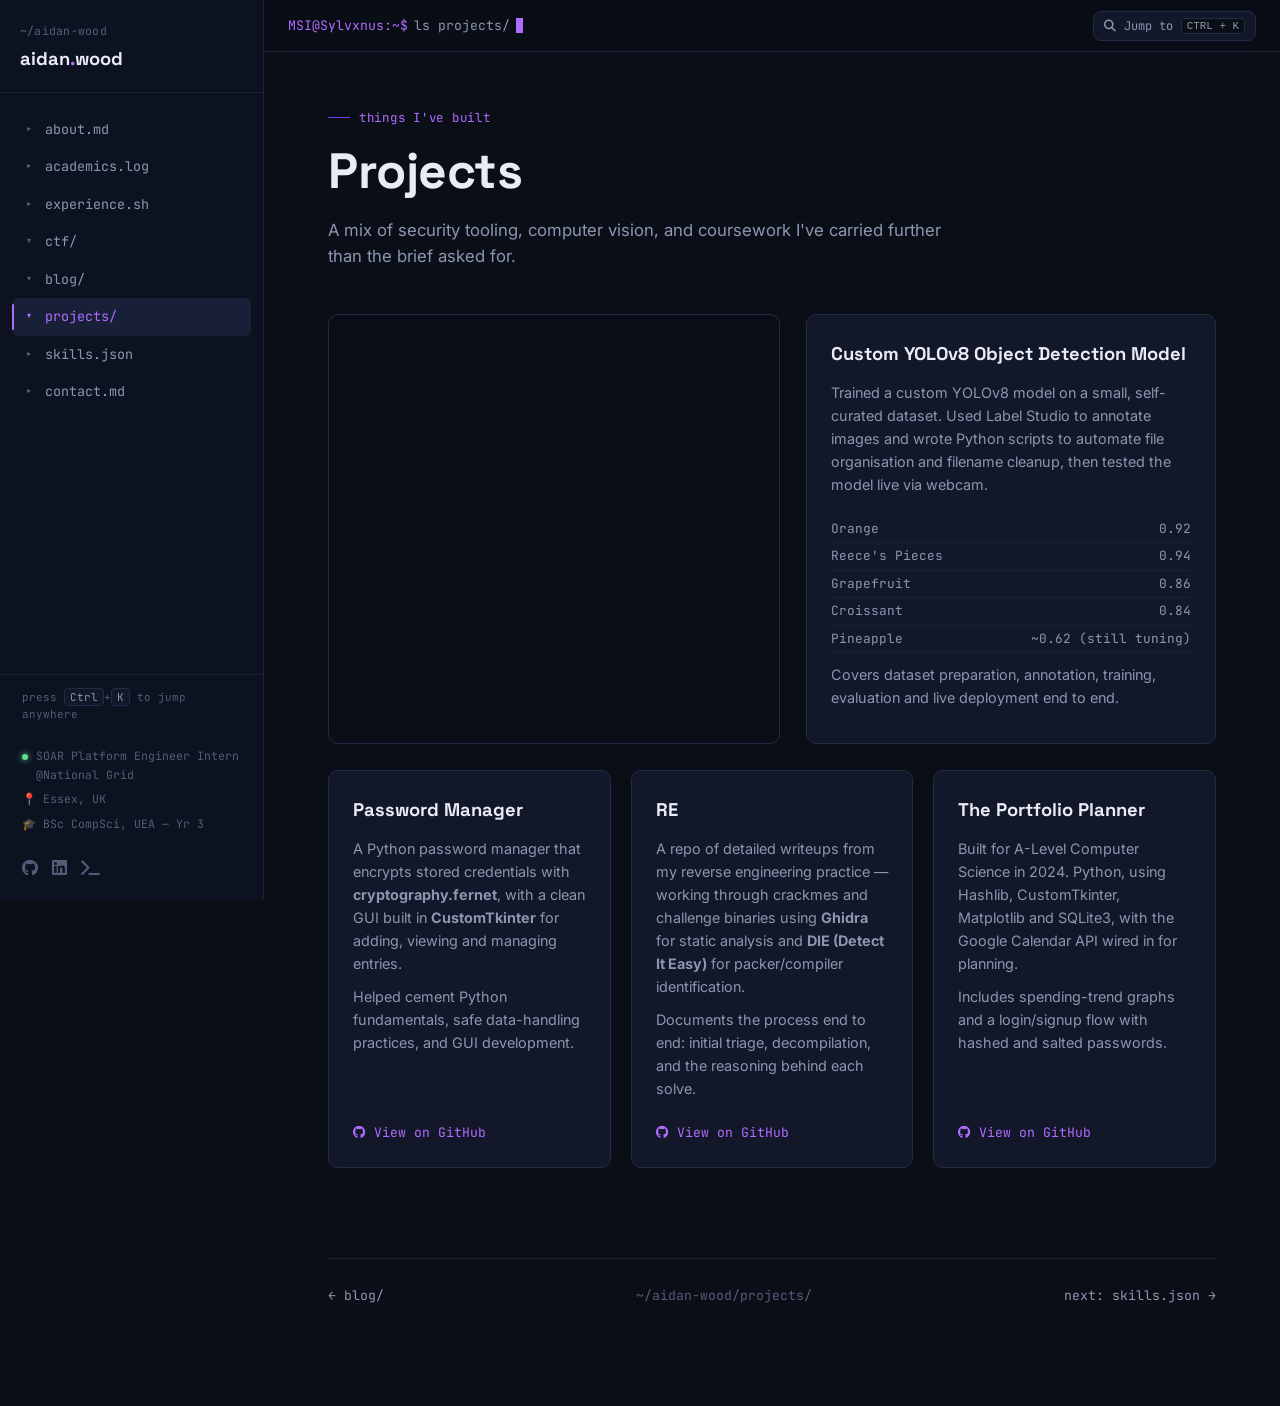
==== projects.html @ daf26e91 "Portfolio redesign" ====
<!DOCTYPE html>
<html lang="en">
<head>
<meta charset="UTF-8">
<meta name="viewport" content="width=device-width, initial-scale=1.0">
<title>Projects — Aidan Wood</title>
<link rel="stylesheet" href="assets/css/style.css">
<link rel="stylesheet" href="assets/css/pages.css">
<link rel="stylesheet" href="https://cdnjs.cloudflare.com/ajax/libs/font-awesome/6.5.0/css/all.min.css">
</head>
<body>

<div class="app-shell">

  <aside class="sidebar">
    <div class="sidebar-brand">
      <div class="path">~/aidan-wood</div>
      <div class="name">aidan<span class="dot">.</span>wood</div>
    </div>
    <nav class="tree">
      <a href="index.html" class="tree-item"><span class="glyph">▸</span>about.md</a>
      <a href="academics.html" class="tree-item"><span class="glyph">▸</span>academics.log</a>
      <a href="experience.html" class="tree-item"><span class="glyph">▸</span>experience.sh</a>
      <a href="ctf.html" class="tree-item"><span class="glyph">▾</span>ctf/</a>
      <a href="blog.html" class="tree-item"><span class="glyph">▾</span>blog/</a>
      <a href="projects.html" class="tree-item active"><span class="glyph">▾</span>projects/</a>
      <a href="skills.html" class="tree-item"><span class="glyph">▸</span>skills.json</a>
      <a href="contact.html" class="tree-item"><span class="glyph">▸</span>contact.md</a>
    </nav>
    <div class="tree-hint">press <kbd>Ctrl</kbd>+<kbd>K</kbd> to jump anywhere</div>
    <div class="sidebar-status">
      <div class="status-line"><span class="led"></span>SOAR Platform Engineer Intern @National Grid</div>
      <div class="status-line">📍 Essex, UK</div>
      <div class="status-line">🎓 BSc CompSci, UEA — Yr 3</div>
    </div>
    <div class="sidebar-social">
      <a href="https://github.com/AidanHWood" target="_blank" rel="noopener noreferrer" aria-label="GitHub"><i class="fab fa-github"></i></a>
      <a href="https://www.linkedin.com/in/aidan-h-wood/" target="_blank" rel="noopener noreferrer" aria-label="LinkedIn"><i class="fab fa-linkedin"></i></a>
      <a href="https://tryhackme.com/p/Sylvxnus" target="_blank" rel="noopener noreferrer" aria-label="TryHackMe"><i class="fas fa-terminal"></i></a>
    </div>
  </aside>
  <div class="sidebar-backdrop"></div>

  <div class="main-col">
    <div class="topbar">
      <div class="topbar-cmd">
        <span class="prompt">MSI@Sylvxnus:~$</span>
        <span class="path" data-command="ls projects/"></span>
        <span class="caret"></span>
      </div>
      <div class="topbar-right">
        <button class="palette-trigger" data-open-palette><i class="fas fa-magnifying-glass"></i> Jump to <kbd class="kbd-hint">CTRL + K</kbd></button>
        <button class="mobile-nav-toggle" aria-label="Open menu"><i class="fas fa-bars"></i></button>
      </div>
    </div>

    <main class="page">
      <div class="eyebrow">things I've built</div>
      <h1 class="page-title">Projects</h1>
      <p class="page-lede">A mix of security tooling, computer vision, and coursework I've carried further than the brief asked for.</p>

      <div class="project-feature">
        <video autoplay muted loop playsinline>
          <source src="assets/video/yolo-demo.mp4" type="video/mp4">
          Your browser does not support the video tag.
        </video>
        <div class="card project-card">
          <h3>Custom YOLOv8 Object Detection Model</h3>
          <p>Trained a custom YOLOv8 model on a small, self-curated dataset. Used Label Studio to annotate images and wrote Python scripts to automate file organisation and filename cleanup, then tested the model live via webcam.</p>
          <div class="accuracy-list">
            <div><span>Orange</span><span>0.92</span></div>
            <div><span>Reece's Pieces</span><span>0.94</span></div>
            <div><span>Grapefruit</span><span>0.86</span></div>
            <div><span>Croissant</span><span>0.84</span></div>
            <div><span>Pineapple</span><span>~0.62 (still tuning)</span></div>
          </div>
          <p>Covers dataset preparation, annotation, training, evaluation and live deployment end to end.</p>
        </div>
      </div>
      <div class="grid-3">
          <div class="card project-card">
            <h3>Password Manager</h3>
            <p>A Python password manager that encrypts stored credentials with <strong>cryptography.fernet</strong>, with a clean GUI built in <strong>CustomTkinter</strong> for adding, viewing and managing entries.</p>
            <p>Helped cement Python fundamentals, safe data-handling practices, and GUI development.</p>
            <a class="gh-link" href="https://github.com/AidanHWood/PyPasswordManager" target="_blank" rel="noopener noreferrer"><i class="fab fa-github"></i> View on GitHub</a>
          </div>

          <div class="card project-card">
            <h3>RE</h3>
            <p>A repo of detailed writeups from my reverse engineering practice — working through crackmes and challenge binaries using <strong>Ghidra</strong> for static analysis and <strong>DIE (Detect It Easy)</strong> for packer/compiler identification.</p>
            <p>Documents the process end to end: initial triage, decompilation, and the reasoning behind each solve.</p>
            <a class="gh-link" href="https://github.com/AidanHWood/RE" target="_blank" rel="noopener noreferrer"><i class="fab fa-github"></i> View on GitHub</a>
          </div>

          <div class="card project-card">
            <h3>The Portfolio Planner</h3>
            <p>Built for A-Level Computer Science in 2024. Python, using Hashlib, CustomTkinter, Matplotlib and SQLite3, with the Google Calendar API wired in for planning.</p>
            <p>Includes spending-trend graphs and a login/signup flow with hashed and salted passwords.</p>
            <a class="gh-link" href="https://github.com/AidanHWood/ThePortfolioPlanner" target="_blank" rel="noopener noreferrer"><i class="fab fa-github"></i> View on GitHub</a>
          </div>
        </div>

      <div class="page-footer-nav">
        <a href="blog.html">← blog/</a>
        <span>~/aidan-wood/projects/</span>
        <a href="skills.html">next: skills.json →</a>
      </div>
    </main>
  </div>
</div>

<script src="assets/js/main.js"></script>
</body>
</html>
---- assets/css/style.css ----
/* ============================================================
   AIDAN WOOD — PORTFOLIO DESIGN SYSTEM
   Concept: a security engineer's home directory, rendered as a site.
   Left rail = file tree (nav). Pages = files being opened.
   Every content block borrows the chrome of a terminal window.
   ============================================================ */

@import url('https://fonts.googleapis.com/css2?family=Space+Grotesk:wght@500;600;700&family=Inter:wght@400;500;600;700&family=JetBrains+Mono:wght@400;500;600;700&display=swap');

:root {
  /* ---- color tokens ---- */
  --ink:        #0A0E17;
  --ink-raised: #0D1220;
  --panel:      #121729;
  --panel-2:    #182038;
  --border:     #232C46;
  --border-soft:#1A2138;

  --text:       #E8ECF5;
  --text-dim:   #8D96B0;
  --text-faint: #545D78;

  --accent:     #B26BFF;   /* primary — neon purple, "info" signal */
  --accent-dim: #7C3AED;
  --accent-glow: rgba(178, 107, 255, 0.18);

  --amber:      #F5A94E;   /* secondary — marks, warnings */
  --amber-dim:  #B8792F;

  --red:        #F2556B;   /* high severity only */
  --green:      #5FDE8F;   /* success / active status */

  /* ---- type ---- */
  --f-display: 'Space Grotesk', sans-serif;
  --f-body:    'Inter', sans-serif;
  --f-mono:    'JetBrains Mono', monospace;

  /* ---- layout ---- */
  --sidebar-w: 264px;
  --topbar-h: 52px;
  --radius: 10px;
  --radius-sm: 6px;
}

* { margin: 0; padding: 0; box-sizing: border-box; }

html { scroll-behavior: smooth; }

@media (prefers-reduced-motion: reduce) {
  html { scroll-behavior: auto; }
  *, *::before, *::after {
    animation-duration: 0.001ms !important;
    animation-iteration-count: 1 !important;
    transition-duration: 0.001ms !important;
  }
}

body {
  font-family: var(--f-body);
  background: var(--ink);
  color: var(--text);
  line-height: 1.6;
  -webkit-font-smoothing: antialiased;
  overflow-x: hidden;
}

a { color: inherit; text-decoration: none; }
ul { list-style: none; }
img { max-width: 100%; display: block; }
button { font-family: inherit; cursor: pointer; }

::selection { background: var(--accent-glow); color: var(--accent); }

:focus-visible {
  outline: 2px solid var(--accent);
  outline-offset: 3px;
  border-radius: 3px;
}

/* ---- scrollbar ---- */
::-webkit-scrollbar { width: 10px; height: 10px; }
::-webkit-scrollbar-track { background: var(--ink); }
::-webkit-scrollbar-thumb { background: var(--border); border-radius: 8px; }
::-webkit-scrollbar-thumb:hover { background: var(--accent-dim); }

/* ============================================================
   APP SHELL
   ============================================================ */

.app-shell {
  display: flex;
  align-items: stretch;
  min-height: 100vh;
}

/* ---- Sidebar (file tree) ---- */

.sidebar {
  flex: 0 0 var(--sidebar-w);
  width: var(--sidebar-w);
  position: sticky;
  top: 0;
  align-self: flex-start;
  height: 100vh;
  background: var(--ink-raised);
  border-right: 1px solid var(--border-soft);
  display: flex;
  flex-direction: column;
  padding: 22px 0 18px;
  overflow-y: auto;
}

.sidebar-brand {
  padding: 0 20px 18px;
  border-bottom: 1px solid var(--border-soft);
  margin-bottom: 14px;
}

.sidebar-brand .path {
  font-family: var(--f-mono);
  font-size: 0.72rem;
  color: var(--text-faint);
  letter-spacing: 0.02em;
}

.sidebar-brand .name {
  font-family: var(--f-display);
  font-weight: 700;
  font-size: 1.15rem;
  margin-top: 4px;
  color: var(--text);
}

.sidebar-brand .name .dot { color: var(--accent); }

.tree {
  padding: 4px 12px;
  flex: 1;
}

.tree-item {
  display: flex;
  align-items: center;
  gap: 9px;
  padding: 8px 10px;
  border-radius: var(--radius-sm);
  font-family: var(--f-mono);
  font-size: 0.84rem;
  color: var(--text-dim);
  transition: background 0.15s ease, color 0.15s ease;
  position: relative;
}

.tree-item .glyph {
  color: var(--text-faint);
  width: 14px;
  text-align: center;
  flex-shrink: 0;
}

.tree-item:hover {
  background: var(--panel);
  color: var(--text);
}

.tree-item.active {
  background: var(--panel-2);
  color: var(--accent);
}

.tree-item.active .glyph { color: var(--accent); }

.tree-item.active::before {
  content: '';
  position: absolute;
  left: 0;
  top: 6px;
  bottom: 6px;
  width: 2px;
  background: var(--accent);
  border-radius: 2px;
}

.tree-hint {
  padding: 14px 22px 0;
  font-family: var(--f-mono);
  font-size: 0.68rem;
  color: var(--text-faint);
  border-top: 1px solid var(--border-soft);
  margin-top: 10px;
  padding-top: 14px;
}

.tree-hint kbd {
  background: var(--panel);
  border: 1px solid var(--border);
  border-radius: 4px;
  padding: 1px 5px;
  font-family: var(--f-mono);
  color: var(--text-dim);
}

.sidebar-status {
  padding: 14px 22px 0 22px;
  margin-top: 10px;
}

.status-line {
  display: flex;
  align-items: baseline;
  gap: 8px;
  font-family: var(--f-mono);
  font-size: 0.72rem;
  color: var(--text-faint);
  margin-bottom: 6px;
}

.status-line .led {
  width: 6px; height: 6px;
  border-radius: 50%;
  background: var(--green);
  box-shadow: 0 0 6px var(--green);
  flex-shrink: 0;
}

.sidebar-social {
  display: flex;
  gap: 14px;
  padding: 16px 22px 0;
}

.sidebar-social a {
  color: var(--text-faint);
  font-size: 1.05rem;
  transition: color 0.15s ease;
}
.sidebar-social a:hover { color: var(--accent); }

/* ---- Main column ---- */

.main-col { flex: 1 1 auto; min-width: 0; }

.topbar {
  height: var(--topbar-h);
  border-bottom: 1px solid var(--border-soft);
  display: flex;
  align-items: center;
  justify-content: space-between;
  padding: 0 24px;
  background: rgba(10, 14, 23, 0.85);
  backdrop-filter: blur(8px);
  position: sticky;
  top: 0;
  z-index: 40;
}

.topbar-cmd {
  font-family: var(--f-mono);
  font-size: 0.82rem;
  color: var(--text-dim);
  display: flex;
  gap: 6px;
  align-items: center;
  overflow: hidden;
  white-space: nowrap;
}

.topbar-cmd .prompt { color: var(--accent); }
.topbar-cmd .path { color: var(--text-dim); }
.topbar-cmd .caret {
  display: inline-block;
  width: 7px; height: 15px;
  background: var(--accent);
  animation: caret-blink 1.1s steps(1) infinite;
}

@keyframes caret-blink { 50% { opacity: 0; } }

.topbar-right {
  display: flex;
  align-items: center;
  gap: 14px;
}

.mobile-nav-toggle {
  display: none;
  background: var(--panel);
  border: 1px solid var(--border);
  color: var(--text);
  border-radius: var(--radius-sm);
  width: 34px; height: 34px;
  align-items: center;
  justify-content: center;
  font-size: 1rem;
}

.palette-trigger {
  display: flex;
  align-items: center;
  gap: 8px;
  background: var(--panel);
  border: 1px solid var(--border);
  border-radius: 8px;
  padding: 6px 10px;
  font-family: var(--f-mono);
  font-size: 0.75rem;
  color: var(--text-dim);
  transition: border-color 0.15s ease, color 0.15s ease;
}
.palette-trigger:hover { border-color: var(--accent-dim); color: var(--text); }
.palette-trigger kbd {
  background: var(--ink);
  border: 1px solid var(--border);
  border-radius: 4px;
  padding: 1px 5px;
  font-size: 0.68rem;
}

.page {
  padding: 56px clamp(24px, 5vw, 72px) 100px;
  max-width: 1480px;
}

/* ============================================================
   TYPOGRAPHY
   ============================================================ */

.eyebrow {
  font-family: var(--f-mono);
  font-size: 0.78rem;
  color: var(--accent);
  letter-spacing: 0.06em;
  display: flex;
  align-items: center;
  gap: 9px;
  margin-bottom: 16px;
}

.eyebrow::before {
  content: '';
  width: 22px;
  height: 1px;
  background: var(--accent-dim);
}

h1.page-title {
  font-family: var(--f-display);
  font-weight: 700;
  font-size: clamp(2.1rem, 4vw, 3.1rem);
  line-height: 1.1;
  color: var(--text);
  margin-bottom: 18px;
  letter-spacing: -0.01em;
}

.page-lede {
  font-size: 1.05rem;
  color: var(--text-dim);
  max-width: 640px;
  margin-bottom: 44px;
}

h2.section-title {
  font-family: var(--f-display);
  font-weight: 600;
  font-size: 1.5rem;
  color: var(--text);
  margin-bottom: 6px;
}

.section-block { margin-top: 64px; }
.section-block:first-of-type { margin-top: 0; }

/* ============================================================
   TERMINAL WINDOW COMPONENT
   ============================================================ */

.term-window {
  background: var(--panel);
  border: 1px solid var(--border);
  border-radius: var(--radius);
  overflow: hidden;
  box-shadow: 0 20px 50px -20px rgba(0,0,0,0.6);
}

.term-titlebar {
  display: flex;
  align-items: center;
  gap: 10px;
  padding: 11px 14px;
  background: var(--panel-2);
  border-bottom: 1px solid var(--border);
}

.term-dots { display: flex; gap: 7px; }
.term-dots span {
  width: 11px; height: 11px;
  border-radius: 50%;
  display: inline-block;
}
.term-dots .r { background: #F2556B; }
.term-dots .y { background: #F5A94E; }
.term-dots .g { background: #5FDE8F; }

.term-titlebar .term-name {
  font-family: var(--f-mono);
  font-size: 0.74rem;
  color: var(--text-faint);
  margin-left: 4px;
}

.term-body {
  padding: 20px 22px 24px;
  font-family: var(--f-mono);
  font-size: 0.88rem;
  color: var(--text);
  overflow-x: auto;
}

.term-line { display: flex; gap: 10px; margin-bottom: 4px; flex-wrap: wrap; }
.term-line .prompt { color: var(--accent); flex-shrink: 0; }
.term-line .cmd { color: var(--text); }
.term-out { color: var(--text-dim); }

/* ============================================================
   BUTTONS
   ============================================================ */

.btn {
  display: inline-flex;
  align-items: center;
  gap: 8px;
  padding: 12px 22px;
  border-radius: 8px;
  font-family: var(--f-mono);
  font-size: 0.85rem;
  font-weight: 500;
  border: 1px solid transparent;
  transition: transform 0.15s ease, background 0.15s ease, border-color 0.15s ease, color 0.15s ease;
}

.btn-primary {
  background: var(--accent);
  color: #1C0B33;
}
.btn-primary:hover { transform: translateY(-2px); background: #CB9BFF; }

.btn-ghost {
  background: transparent;
  border-color: var(--border);
  color: var(--text);
}
.btn-ghost:hover { border-color: var(--accent-dim); color: var(--accent); transform: translateY(-2px); }

.btn-row { display: flex; gap: 14px; flex-wrap: wrap; margin-top: 30px; }

/* ============================================================
   CARDS — generic
   ============================================================ */

.card {
  background: var(--panel);
  border: 1px solid var(--border);
  border-radius: var(--radius);
  padding: 24px;
  transition: transform 0.18s ease, border-color 0.18s ease;
}

.card:hover { border-color: var(--border); transform: translateY(-3px); }

.grid-2 { display: grid; grid-template-columns: repeat(2, minmax(0, 540px)); justify-content: space-between; gap: 22px; }
.grid-3 { display: grid; grid-template-columns: repeat(3, minmax(0, 340px)); justify-content: space-between; gap: 20px; }

@media (max-width: 900px) {
  .grid-2, .grid-3 { grid-template-columns: 1fr; }
}

/* ============================================================
   BADGES / PILLS
   ============================================================ */

.pill {
  display: inline-flex;
  align-items: center;
  gap: 6px;
  padding: 4px 11px;
  border-radius: 20px;
  font-family: var(--f-mono);
  font-size: 0.7rem;
  font-weight: 500;
  letter-spacing: 0.02em;
  background: var(--accent-glow);
  color: var(--accent);
  border: 1px solid rgba(178,107,255,0.28);
}

.pill.amber { background: rgba(245,169,78,0.14); color: var(--amber); border-color: rgba(245,169,78,0.28); }
.pill.red { background: rgba(242,85,107,0.14); color: var(--red); border-color: rgba(242,85,107,0.28); }
.pill.green { background: rgba(95,222,143,0.14); color: var(--green); border-color: rgba(95,222,143,0.28); }

/* ============================================================
   COMMAND PALETTE
   ============================================================ */

.palette-overlay {
  position: fixed;
  inset: 0;
  background: rgba(5,7,13,0.7);
  backdrop-filter: blur(3px);
  display: none;
  align-items: flex-start;
  justify-content: center;
  padding-top: 14vh;
  z-index: 200;
}

.palette-overlay.open { display: flex; }

.palette-box {
  width: min(560px, 90vw);
  background: var(--panel);
  border: 1px solid var(--border);
  border-radius: var(--radius);
  box-shadow: 0 30px 70px -20px rgba(0,0,0,0.7);
  overflow: hidden;
}

.palette-input-row {
  display: flex;
  align-items: center;
  gap: 10px;
  padding: 14px 18px;
  border-bottom: 1px solid var(--border);
  font-family: var(--f-mono);
  color: var(--accent);
}

.palette-input-row input {
  flex: 1;
  background: transparent;
  border: none;
  outline: none;
  color: var(--text);
  font-family: var(--f-mono);
  font-size: 0.92rem;
}

.palette-results { max-height: 320px; overflow-y: auto; padding: 8px; }

.palette-item {
  display: flex;
  justify-content: space-between;
  padding: 10px 12px;
  border-radius: var(--radius-sm);
  font-family: var(--f-mono);
  font-size: 0.85rem;
  color: var(--text-dim);
}

.palette-item.sel { background: var(--panel-2); color: var(--text); }
.palette-item .tag { color: var(--text-faint); font-size: 0.72rem; }

/* ============================================================
   FOOTER (per page, inside .page)
   ============================================================ */

.page-footer-nav {
  margin-top: 90px;
  padding-top: 26px;
  border-top: 1px solid var(--border-soft);
  display: flex;
  justify-content: space-between;
  font-family: var(--f-mono);
  font-size: 0.82rem;
  color: var(--text-faint);
  flex-wrap: wrap;
  gap: 14px;
}

.page-footer-nav a { color: var(--text-dim); transition: color 0.15s ease; }
.page-footer-nav a:hover { color: var(--accent); }

/* ============================================================
   TOAST (easter egg / copy confirmation)
   ============================================================ */

.toast {
  position: fixed;
  bottom: 24px;
  left: 50%;
  transform: translateX(-50%) translateY(20px);
  background: var(--panel-2);
  border: 1px solid var(--accent-dim);
  color: var(--accent);
  font-family: var(--f-mono);
  font-size: 0.82rem;
  padding: 11px 18px;
  border-radius: 8px;
  opacity: 0;
  pointer-events: none;
  transition: opacity 0.25s ease, transform 0.25s ease;
  z-index: 300;
  box-shadow: 0 15px 40px -10px rgba(0,0,0,0.6);
}

.toast.show { opacity: 1; transform: translateX(-50%) translateY(0); }

/* ============================================================
   RESPONSIVE — mobile sidebar becomes a drawer
   ============================================================ */

@media (max-width: 880px) {
  .sidebar {
    position: fixed;
    left: 0; top: 0;
    width: min(280px, 82vw);
    transform: translateX(-100%);
    transition: transform 0.25s ease;
    z-index: 150;
    box-shadow: 20px 0 60px -20px rgba(0,0,0,0.6);
  }
  .sidebar.open { transform: translateX(0); }
  .mobile-nav-toggle { display: flex; }
  .sidebar-backdrop {
    display: none;
    position: fixed; inset: 0;
    background: rgba(0,0,0,0.5);
    z-index: 140;
  }
  .sidebar-backdrop.open { display: block; }
  .palette-trigger .kbd-hint { display: none; }
}
---- assets/css/pages.css ----
/* ============================================================
   PAGE-SPECIFIC STYLES
   ============================================================ */

/* ---------- HOME / ABOUT — neofetch hero ---------- */

.hero {
  display: grid;
  grid-template-columns: minmax(0, 640px) 460px;
  justify-content: space-between;
  gap: 40px;
  align-items: start;
  margin-bottom: 26px;
}

@media (max-width: 900px) { .hero { grid-template-columns: 1fr; } }

.hero-copy { display: flex; flex-direction: column; justify-content: center; }

.hero-copy h1 {
  font-family: var(--f-display);
  font-weight: 700;
  font-size: clamp(2.3rem, 4.4vw, 3.4rem);
  line-height: 1.08;
  letter-spacing: -0.01em;
  margin-bottom: 18px;
}

.hero-copy h1 .accent { color: var(--accent); }

.hero-copy p.lede {
  color: var(--text-dim);
  font-size: 1.05rem;
  max-width: 520px;
  margin-bottom: 8px;
}

.neofetch-card { min-width: 0; }

/* ---- standalone photo + blob, next to the heading ---- */
.hero-photo-col {
  position: relative;
  min-height: 420px;   /* was 340px */
  display: flex;
  align-items: center;
  justify-content: center;
}

.photo-blob {
  position: absolute;
  width: 450px;    /* was 300px */
  height: 400px;   /* was 280px */
  background: linear-gradient(135deg, var(--accent), var(--accent-dim));
  border-radius: 63% 37% 54% 46% / 45% 41% 59% 55%;
  box-shadow: 0 0 70px rgba(178,107,255,0.35), 0 0 140px rgba(178,107,255,0.14);
  transform: rotate(-8deg);
}

.hero-photo {
  position: relative;
  width: 290px;    /* was 230px */
  height: 290px;   /* was 230px */
  border-radius: 50%;
  object-fit: cover;
  object-position: center 20%;
  border: 5px solid #F3EEFF;
  box-shadow: 0 18px 45px -14px rgba(0,0,0,0.55);
}

@media (max-width: 900px) {
  .hero-photo-col { min-height: 260px; margin-top: 4px; }
  .photo-blob { width: 230px; height: 210px; }
  .hero-photo { width: 180px; height: 180px; }
}

/* ---- full-width neofetch stat strip (below the buttons) ---- */
.neofetch-strip {
  display: flex;
  flex-wrap: wrap;
  gap: 28px 44px;
  padding: 26px 28px 30px;
  font-family: var(--f-mono);
}

.neofetch-strip .stat {
  display: flex;
  flex-direction: column;
  gap: 6px;
  min-width: 150px;
}

.neofetch-strip .stat-k {
  color: var(--accent);
  font-size: 0.74rem;
  letter-spacing: 0.04em;
  text-transform: uppercase;
}

.neofetch-strip .stat-v { color: var(--text-dim); font-size: 0.86rem; }
.neofetch-strip .stat-v strong { color: var(--text); font-weight: 500; }

.neofetch-swatches-wide {
  display: flex;
  gap: 6px;
  align-items: center;
}
.neofetch-swatches-wide span { width: 18px; height: 18px; border-radius: 4px; }

.neofetch-body {
  display: flex;
  gap: 22px;
  padding: 26px 22px;
  font-family: var(--f-mono);
  font-size: 0.82rem;
}

.neofetch-photo {
  width: 108px;
  height: 108px;
  border-radius: 12px;
  object-fit: cover;
  object-position: center 20%;
  border: 1px solid var(--border);
  flex-shrink: 0;
}

.neofetch-info dl {
  display: grid;
  grid-template-columns: auto 1fr;
  gap: 5px 14px;
}

.neofetch-info dt { color: var(--accent); white-space: nowrap; }
.neofetch-info dd { color: var(--text-dim); }
.neofetch-info dd strong { color: var(--text); font-weight: 500; }

.neofetch-swatches { display: flex; gap: 5px; margin-top: 12px; grid-column: 1 / -1; }
.neofetch-swatches span { width: 16px; height: 16px; border-radius: 3px; }

.quicklinks {
  display: grid;
  grid-template-columns: repeat(4, minmax(0, 260px));
  justify-content: space-between;
  gap: 16px;
  margin-top: 56px;
}
@media (max-width: 760px) { .quicklinks { grid-template-columns: repeat(2, 1fr); } }

.quicklink {
  padding: 20px 18px;
  display: flex;
  flex-direction: column;
  gap: 10px;
}
.quicklink .glyph { color: var(--accent); font-size: 1.15rem; }
.quicklink .label { font-family: var(--f-display); font-weight: 600; font-size: 0.95rem; }
.quicklink .desc { color: var(--text-dim); font-size: 0.8rem; }

/* ---------- ACADEMICS ---------- */

.year-panel { padding: 28px; }
.year-panel + .year-panel { margin-top: 24px; }

.year-panel-head {
  display: flex;
  justify-content: space-between;
  align-items: baseline;
  margin-bottom: 22px;
  flex-wrap: wrap;
  gap: 10px;
}

.year-panel-head .yr {
  font-family: var(--f-mono);
  font-size: 0.78rem;
  color: var(--text-faint);
  text-transform: uppercase;
  letter-spacing: 0.06em;
}

.year-panel-head .avg {
  font-family: var(--f-display);
  font-size: 2.3rem;
  font-weight: 700;
  color: var(--amber);
}

.mod-row {
  display: grid;
  grid-template-columns: 1fr auto 90px;
  align-items: center;
  gap: 14px;
  padding: 11px 0;
  border-bottom: 1px solid var(--border-soft);
}
.mod-row:last-child { border-bottom: none; }

.mod-name { font-size: 0.92rem; color: var(--text); }
.mod-mark { font-family: var(--f-mono); font-size: 0.85rem; color: var(--text-dim); text-align: right; }

.mod-bar-track {
  height: 6px;
  border-radius: 4px;
  background: var(--panel-2);
  overflow: hidden;
}
.mod-bar-fill {
  height: 100%;
  background: linear-gradient(90deg, var(--accent-dim), var(--accent));
  border-radius: 4px;
  width: 0%;
  transition: width 1s cubic-bezier(.16,1,.3,1);
}

.academics-summary {
  margin-top: 30px;
  margin-bottom: 30px;
  display: flex;
  align-items: center;
  gap: 12px;
  font-family: var(--f-mono);
  font-size: 0.85rem;
  color: var(--text-dim);
}

/* ---------- EXPERIENCE — ls -la terminal ---------- */

.ls-row {
  display: grid;
  grid-template-columns: 100px 50px 60px 90px 130px 1fr;
  gap: 14px;
  padding: 9px 4px;
  border-radius: var(--radius-sm);
  cursor: pointer;
  color: var(--text-dim);
  transition: background 0.12s ease, color 0.12s ease;
  white-space: nowrap;
}
.ls-row:hover, .ls-row.open { background: var(--panel-2); color: var(--text); }
.ls-row .perm { color: var(--text-faint); }
.ls-row .fname { color: var(--accent); font-weight: 500; }
.ls-row.open .fname { color: var(--text); }

.ls-header-row {
  color: var(--text-faint);
  font-size: 0.72rem;
  padding: 0 4px 8px;
  border-bottom: 1px solid var(--border-soft);
  margin-bottom: 6px;
}

.ls-detail {
  display: none;
  padding: 16px 18px;
  margin: 4px 0 12px;
  background: var(--ink-raised);
  border-left: 2px solid var(--accent);
  border-radius: 0 var(--radius-sm) var(--radius-sm) 0;
  font-family: var(--f-body);
  font-size: 0.88rem;
  color: var(--text-dim);
  white-space: normal;
}
.ls-detail.show { display: block; }
.ls-detail h4 { font-family: var(--f-display); color: var(--text); font-size: 1rem; margin-bottom: 6px; }
.ls-detail .meta { font-family: var(--f-mono); font-size: 0.74rem; color: var(--accent); margin-bottom: 10px; display: block; }

.ls-hint { color: var(--text-faint); font-size: 0.76rem; margin-top: 14px; }

@media (max-width: 700px) {
  .ls-row { grid-template-columns: 1fr; gap: 2px; white-space: normal; }
  .ls-row > span:not(.fname) { display: none; }
  .ls-header-row { display: none; }
}

/* ---------- CTF ---------- */

.ctf-card {
  padding: 0;
  overflow: hidden;
  display: flex;
  flex-direction: column;
}

.ctf-card img {
  width: 100%;
  height: 250px;   /* was 170px */
  object-fit: cover;
}

.ctf-card img.contain {
  object-fit: contain;
  background: var(--ink-raised);
  padding: 10px;   /* was 18px — less padding leaves more room for the image itself */
}

.ctf-card-body { padding: 22px; flex: 1; display: flex; flex-direction: column; gap: 10px; }
.ctf-card-body h3 { font-family: var(--f-display); font-size: 1.05rem; }
.ctf-card-body p { color: var(--text-dim); font-size: 0.86rem; }

.rank-track { height: 5px; border-radius: 4px; background: var(--panel-2); overflow: hidden; margin-top: 4px; }
.rank-fill { height: 100%; background: linear-gradient(90deg, var(--amber-dim), var(--amber)); width: 0%; transition: width 1.1s cubic-bezier(.16,1,.3,1); border-radius: 4px; }
.rank-labels { display: flex; justify-content: space-between; font-family: var(--f-mono); font-size: 0.68rem; color: var(--text-faint); }

/* ---------- BLOG ---------- */

.blog-term { padding-bottom: 0; }

.blog-typeline {
  font-family: var(--f-mono);
  font-size: 0.95rem;
  color: var(--accent);
}
.blog-typeline .caret2 {
  display: inline-block; width: 8px; height: 16px;
  background: var(--accent); margin-left: 2px; vertical-align: -2px;
  animation: caret-blink 1.1s steps(1) infinite;
}

.blog-daynav {
  display: flex;
  align-items: center;
  justify-content: space-between;
  margin: 34px 0 20px;
  font-family: var(--f-mono);
}

.blog-daynav .date { color: var(--text); font-size: 0.95rem; }
.blog-daynav .navbtn {
  background: var(--panel);
  border: 1px solid var(--border);
  color: var(--text-dim);
  border-radius: 7px;
  padding: 8px 12px;
  font-family: var(--f-mono);
  font-size: 0.78rem;
  transition: border-color 0.15s ease, color 0.15s ease;
}
.blog-daynav .navbtn:hover:not(:disabled) { border-color: var(--accent-dim); color: var(--accent); }
.blog-daynav .navbtn:disabled { opacity: 0.35; cursor: not-allowed; }

.exploit-card {
  padding: 20px;
  border-left: 3px solid var(--text-faint);
  cursor: pointer;
}
.exploit-card.high { border-left-color: var(--red); }
.exploit-card.medium { border-left-color: var(--amber); }
.exploit-card.low { border-left-color: var(--green); }

.exploit-card .title { font-family: var(--f-display); font-weight: 600; font-size: 1.02rem; margin-bottom: 8px; }
.exploit-card .desc { color: var(--text-dim); font-size: 0.88rem; }

.exploit-empty { color: var(--text-faint); font-family: var(--f-mono); font-size: 0.85rem; padding: 30px 0; }

.modal-overlay {
  position: fixed; inset: 0;
  background: rgba(5,7,13,0.72);
  backdrop-filter: blur(3px);
  display: none;
  align-items: center;
  justify-content: center;
  z-index: 250;
  padding: 20px;
}
.modal-overlay.open { display: flex; }

.modal-box {
  width: min(640px, 100%);
  max-height: 82vh;
  overflow-y: auto;
  background: var(--panel);
  border: 1px solid var(--border);
  border-radius: var(--radius);
  padding: 30px;
  position: relative;
}

.modal-close {
  position: absolute; top: 18px; right: 18px;
  background: var(--panel-2);
  border: 1px solid var(--border);
  color: var(--text-dim);
  width: 30px; height: 30px;
  border-radius: 8px;
  font-size: 1rem;
}
.modal-close:hover { color: var(--text); }

.modal-box h3 { font-family: var(--f-display); font-size: 1.3rem; margin: 6px 30px 12px 0; }
.modal-box .modal-desc { color: var(--text-dim); margin-bottom: 14px; }
.modal-box .modal-details { color: var(--text-dim); font-size: 0.92rem; line-height: 1.7; margin-bottom: 18px; }
.modal-box .modal-link { color: var(--accent); font-family: var(--f-mono); font-size: 0.85rem; }

/* ---------- PROJECTS ---------- */

.project-feature {
  display: grid;
  grid-template-columns: 1.1fr 1fr;
  gap: 26px;
  margin-bottom: 26px;
}
@media (max-width: 900px) { .project-feature { grid-template-columns: 1fr; } }

.project-feature video {
  width: 100%;
  height: 100%;
  min-height: 260px;
  object-fit: cover;
  border-radius: var(--radius);
  border: 1px solid var(--border);
}

.project-card h3 { font-family: var(--f-display); font-size: 1.15rem; margin-bottom: 12px; }
.project-card p { color: var(--text-dim); font-size: 0.9rem; margin-bottom: 10px; }
.project-card .accuracy-list { font-family: var(--f-mono); font-size: 0.8rem; color: var(--text-dim); margin: 10px 0; }
.project-card .accuracy-list div { display: flex; justify-content: space-between; padding: 3px 0; border-bottom: 1px solid var(--border-soft); }
.project-card .gh-link {
  margin-top: auto;
  display: inline-flex;
  align-items: center;
  gap: 8px;
  color: var(--accent);
  font-family: var(--f-mono);
  font-size: 0.82rem;
  padding-top: 12px;
}

.project-card { display: flex; flex-direction: column; }

/* ---------- SKILLS (rendered as skills.json) ---------- */

.json-body { font-family: var(--f-mono); font-size: 0.86rem; line-height: 1.85; padding: 24px 26px; overflow-x: auto; }
.json-body .k { color: var(--accent); }
.json-body .s { color: var(--amber); }
.json-body .b { color: var(--text-faint); }
.json-line { padding-left: 22px; }
.json-line-2 { padding-left: 44px; }

/* ---------- CONTACT ---------- */

.contact-grid { display: grid; grid-template-columns: repeat(3, minmax(0, 320px)); justify-content: space-between; gap: 20px; }
@media (max-width: 900px) { .contact-grid { grid-template-columns: 1fr; } }

.contact-card { padding: 26px; display: flex; flex-direction: column; gap: 12px; }
.contact-card .glyph { color: var(--accent); font-size: 1.3rem; }
.contact-card h3 { font-family: var(--f-display); font-size: 1.05rem; }
.contact-card p { color: var(--text-dim); font-size: 0.88rem; }
.contact-card .value { font-family: var(--f-mono); font-size: 0.86rem; color: var(--text); word-break: break-all; }
.contact-card .action { margin-top: auto; }

.status-block { margin-top: 30px; padding: 22px 26px; }
.status-block .status-line { font-size: 0.86rem; }

/* ---------- extra small-screen refinements ---------- */
@media (max-width: 520px) {
  .neofetch-body { flex-direction: column; align-items: flex-start; }
  .quicklinks { grid-template-columns: 1fr; }
  .mod-row { grid-template-columns: 1fr auto; row-gap: 6px; }
  .mod-row .mod-bar-track { display: none; }
  .contact-grid { grid-template-columns: 1fr; }
}
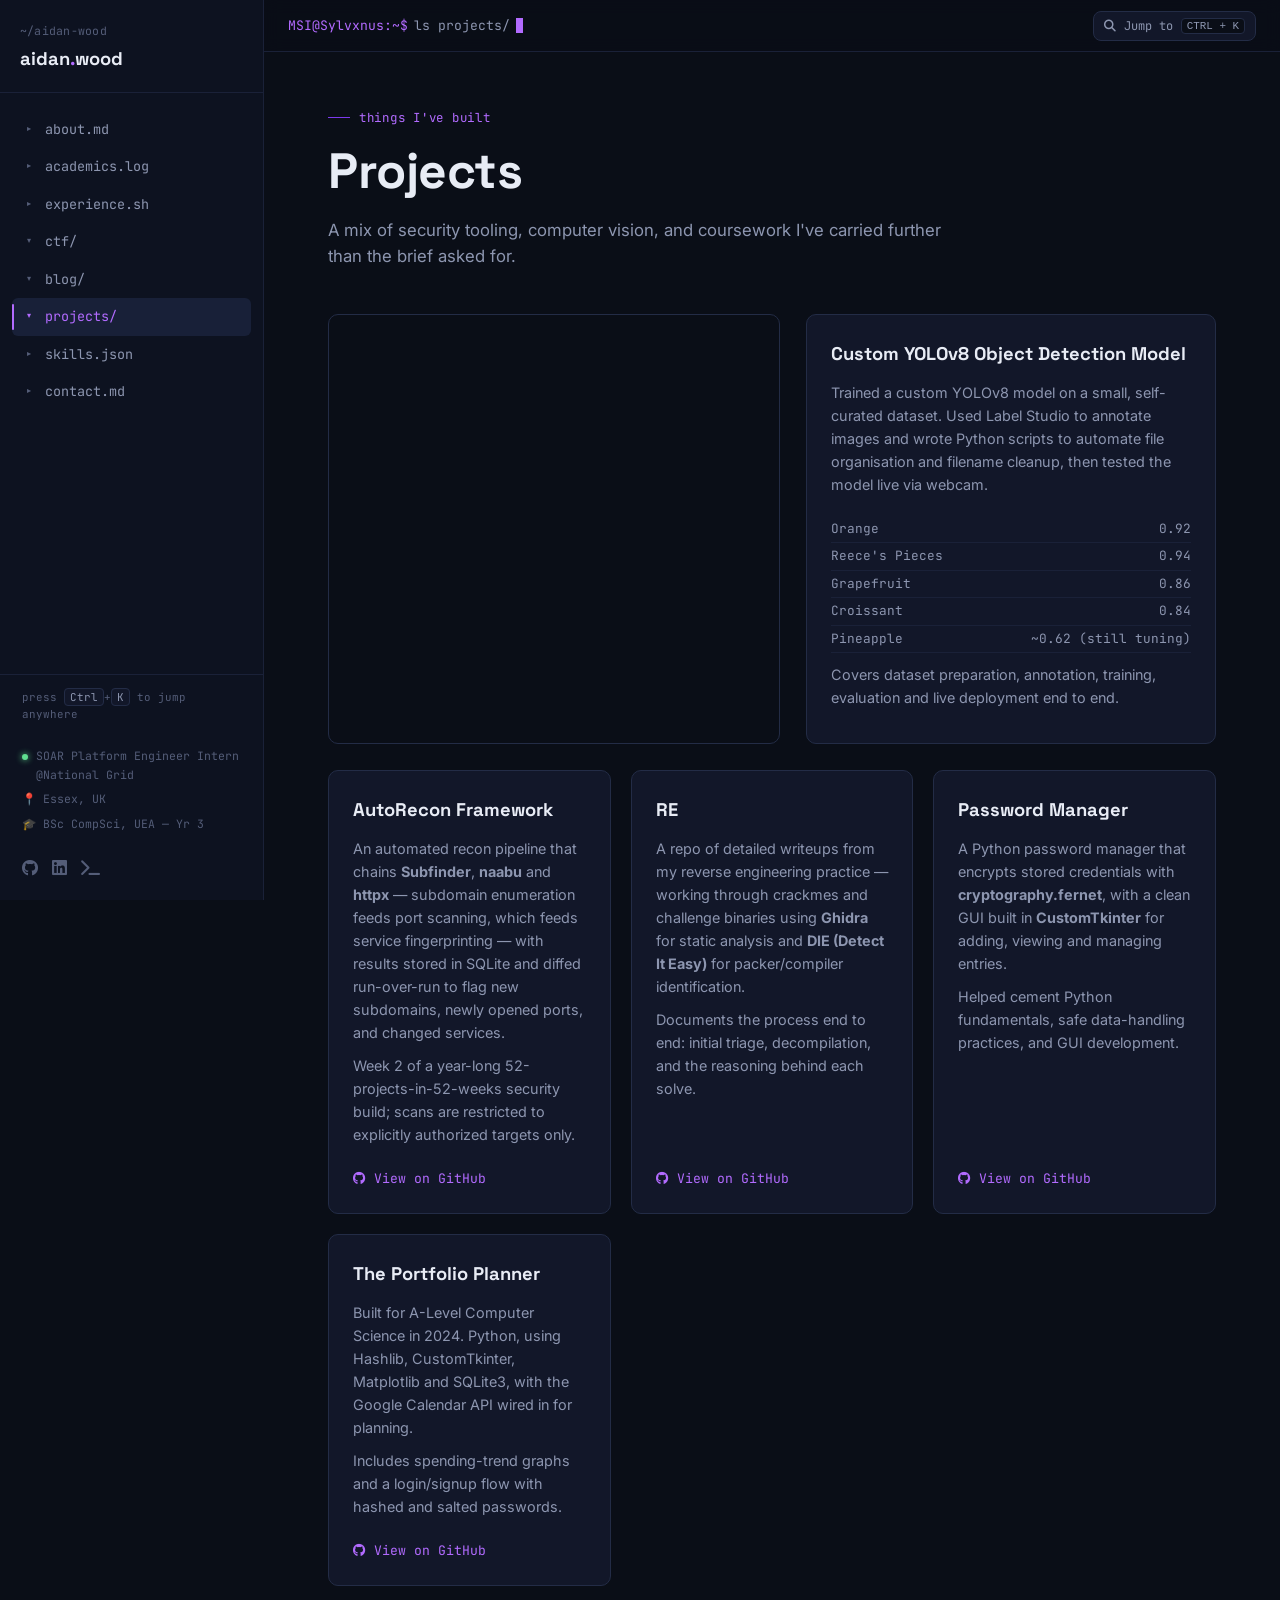
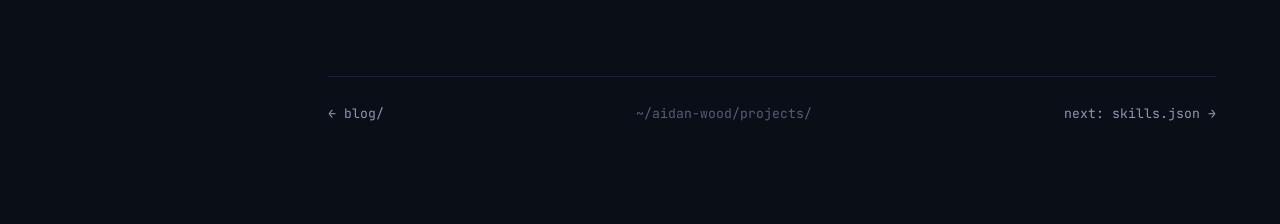
==== commit 08e42078: "Added new project to project.html" ====
--- a/projects.html
+++ b/projects.html
@@ -79,19 +79,23 @@
       </div>
       <div class="grid-3">
           <div class="card project-card">
-            <h3>Password Manager</h3>
-            <p>A Python password manager that encrypts stored credentials with <strong>cryptography.fernet</strong>, with a clean GUI built in <strong>CustomTkinter</strong> for adding, viewing and managing entries.</p>
-            <p>Helped cement Python fundamentals, safe data-handling practices, and GUI development.</p>
-            <a class="gh-link" href="https://github.com/AidanHWood/PyPasswordManager" target="_blank" rel="noopener noreferrer"><i class="fab fa-github"></i> View on GitHub</a>
+            <h3>AutoRecon Framework</h3>
+            <p>An automated recon pipeline that chains <strong>Subfinder</strong>, <strong>naabu</strong> and <strong>httpx</strong> — subdomain enumeration feeds port scanning, which feeds service fingerprinting — with results stored in SQLite and diffed run-over-run to flag new subdomains, newly opened ports, and changed services.</p>
+            <p>Week 2 of a year-long 52-projects-in-52-weeks security build; scans are restricted to explicitly authorized targets only.</p>
+            <a class="gh-link" href="https://github.com/Sylvxnus/autorecon-framework" target="_blank" rel="noopener noreferrer"><i class="fab fa-github"></i> View on GitHub</a>
           </div>
-
           <div class="card project-card">
             <h3>RE</h3>
             <p>A repo of detailed writeups from my reverse engineering practice — working through crackmes and challenge binaries using <strong>Ghidra</strong> for static analysis and <strong>DIE (Detect It Easy)</strong> for packer/compiler identification.</p>
             <p>Documents the process end to end: initial triage, decompilation, and the reasoning behind each solve.</p>
             <a class="gh-link" href="https://github.com/AidanHWood/RE" target="_blank" rel="noopener noreferrer"><i class="fab fa-github"></i> View on GitHub</a>
           </div>
-
+          <div class="card project-card">
+            <h3>Password Manager</h3>
+            <p>A Python password manager that encrypts stored credentials with <strong>cryptography.fernet</strong>, with a clean GUI built in <strong>CustomTkinter</strong> for adding, viewing and managing entries.</p>
+            <p>Helped cement Python fundamentals, safe data-handling practices, and GUI development.</p>
+            <a class="gh-link" href="https://github.com/AidanHWood/PyPasswordManager" target="_blank" rel="noopener noreferrer"><i class="fab fa-github"></i> View on GitHub</a>
+          </div>
           <div class="card project-card">
             <h3>The Portfolio Planner</h3>
             <p>Built for A-Level Computer Science in 2024. Python, using Hashlib, CustomTkinter, Matplotlib and SQLite3, with the Google Calendar API wired in for planning.</p>
--- a/assets/css/pages.css
+++ b/assets/css/pages.css
@@ -390,7 +390,8 @@
 .modal-box h3 { font-family: var(--f-display); font-size: 1.3rem; margin: 6px 30px 12px 0; }
 .modal-box .modal-desc { color: var(--text-dim); margin-bottom: 14px; }
 .modal-box .modal-details { color: var(--text-dim); font-size: 0.92rem; line-height: 1.7; margin-bottom: 18px; }
-.modal-box .modal-link { color: var(--accent); font-family: var(--f-mono); font-size: 0.85rem; }
+.modal-box .modal-link { color: var(--accent); font-family: var(--f-mono); font-size: 0.85rem; display: inline-block; }
+.modal-box .modal-link i { margin-right: 10px; margin-top: 3px  }
 
 /* ---------- PROJECTS ---------- */
 
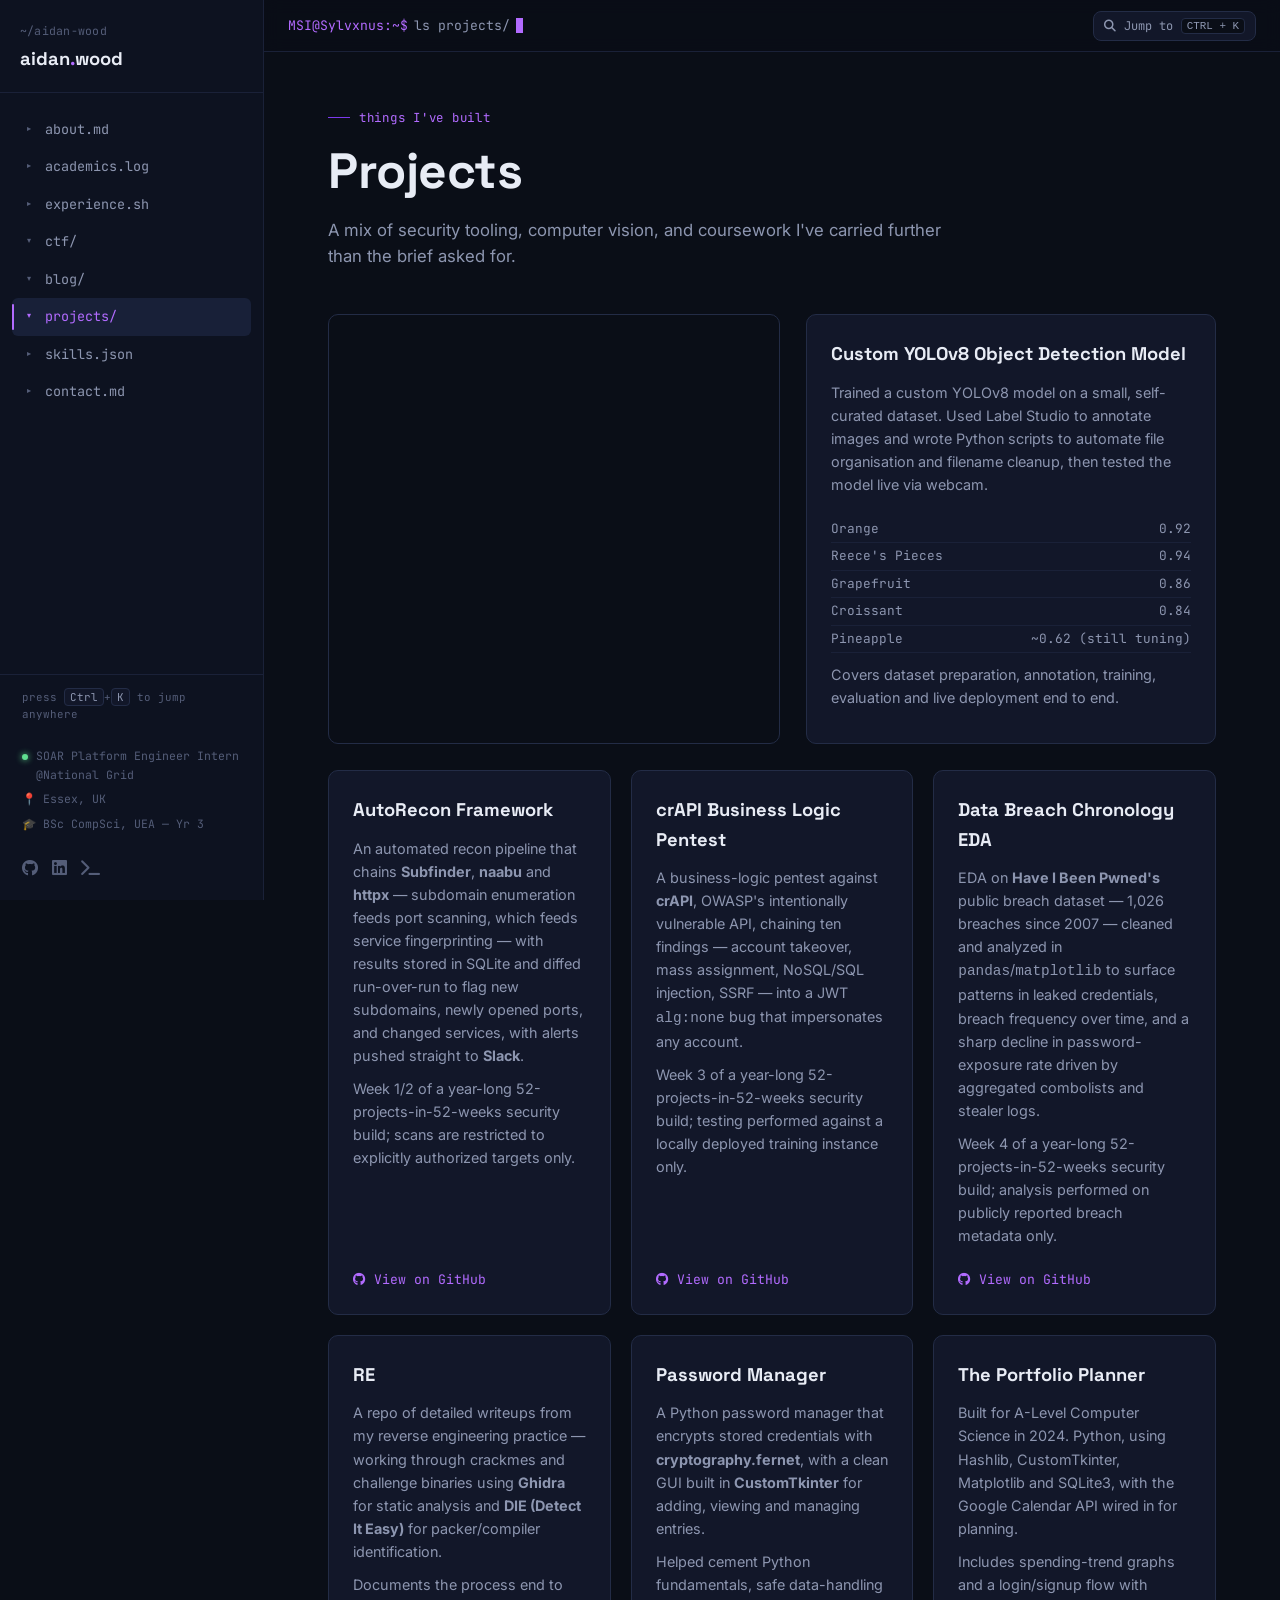
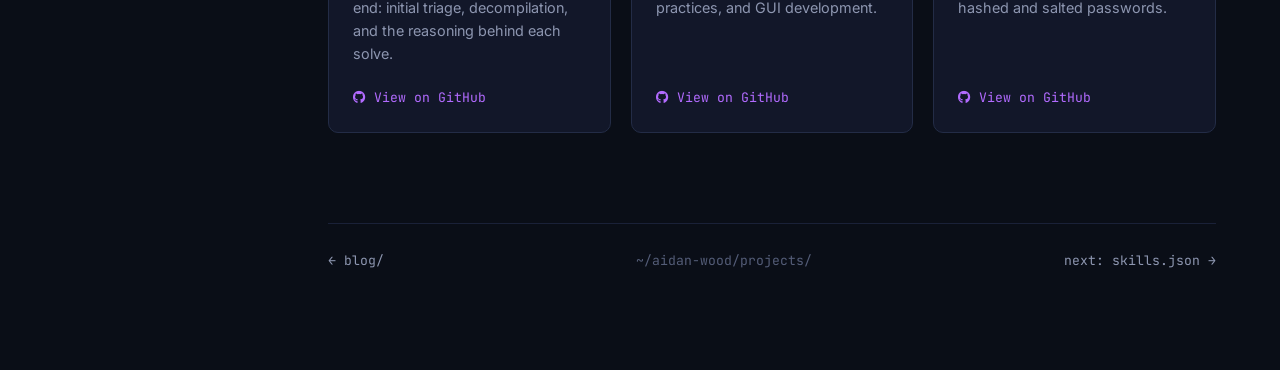
==== commit b1f9d079: "New project update for portfolio website" ====
--- a/projects.html
+++ b/projects.html
@@ -80,9 +80,21 @@
       <div class="grid-3">
           <div class="card project-card">
             <h3>AutoRecon Framework</h3>
-            <p>An automated recon pipeline that chains <strong>Subfinder</strong>, <strong>naabu</strong> and <strong>httpx</strong> — subdomain enumeration feeds port scanning, which feeds service fingerprinting — with results stored in SQLite and diffed run-over-run to flag new subdomains, newly opened ports, and changed services.</p>
-            <p>Week 2 of a year-long 52-projects-in-52-weeks security build; scans are restricted to explicitly authorized targets only.</p>
+            <p>An automated recon pipeline that chains <strong>Subfinder</strong>, <strong>naabu</strong> and <strong>httpx</strong> — subdomain enumeration feeds port scanning, which feeds service fingerprinting — with results stored in SQLite and diffed run-over-run to flag new subdomains, newly opened ports, and changed services, with alerts pushed straight to <strong>Slack</strong>.</p>
+            <p>Week 1/2 of a year-long 52-projects-in-52-weeks security build; scans are restricted to explicitly authorized targets only.</p>
             <a class="gh-link" href="https://github.com/Sylvxnus/autorecon-framework" target="_blank" rel="noopener noreferrer"><i class="fab fa-github"></i> View on GitHub</a>
+          </div>
+          <div class="card project-card">
+            <h3>crAPI Business Logic Pentest</h3>
+            <p>A business-logic pentest against <strong>crAPI</strong>, OWASP's intentionally vulnerable API, chaining ten findings — account takeover, mass assignment, NoSQL/SQL injection, SSRF — into a JWT <code>alg:none</code> bug that impersonates any account.</p>
+            <p>Week 3 of a year-long 52-projects-in-52-weeks security build; testing performed against a locally deployed training instance only.</p>
+            <a class="gh-link" href="https://github.com/Sylvxnus/crAPI-" target="_blank" rel="noopener noreferrer"><i class="fab fa-github"></i> View on GitHub</a>
+          </div>
+          <div class="card project-card">
+            <h3>Data Breach Chronology EDA</h3>
+            <p>EDA on <strong>Have I Been Pwned's</strong> public breach dataset — 1,026 breaches since 2007 — cleaned and analyzed in <code>pandas</code>/<code>matplotlib</code> to surface patterns in leaked credentials, breach frequency over time, and a sharp decline in password-exposure rate driven by aggregated combolists and stealer logs.</p>
+            <p>Week 4 of a year-long 52-projects-in-52-weeks security build; analysis performed on publicly reported breach metadata only.</p>
+            <a class="gh-link" href="https://github.com/Sylvxnus/breach-eda" target="_blank" rel="noopener noreferrer"><i class="fab fa-github"></i> View on GitHub</a>
           </div>
           <div class="card project-card">
             <h3>RE</h3>
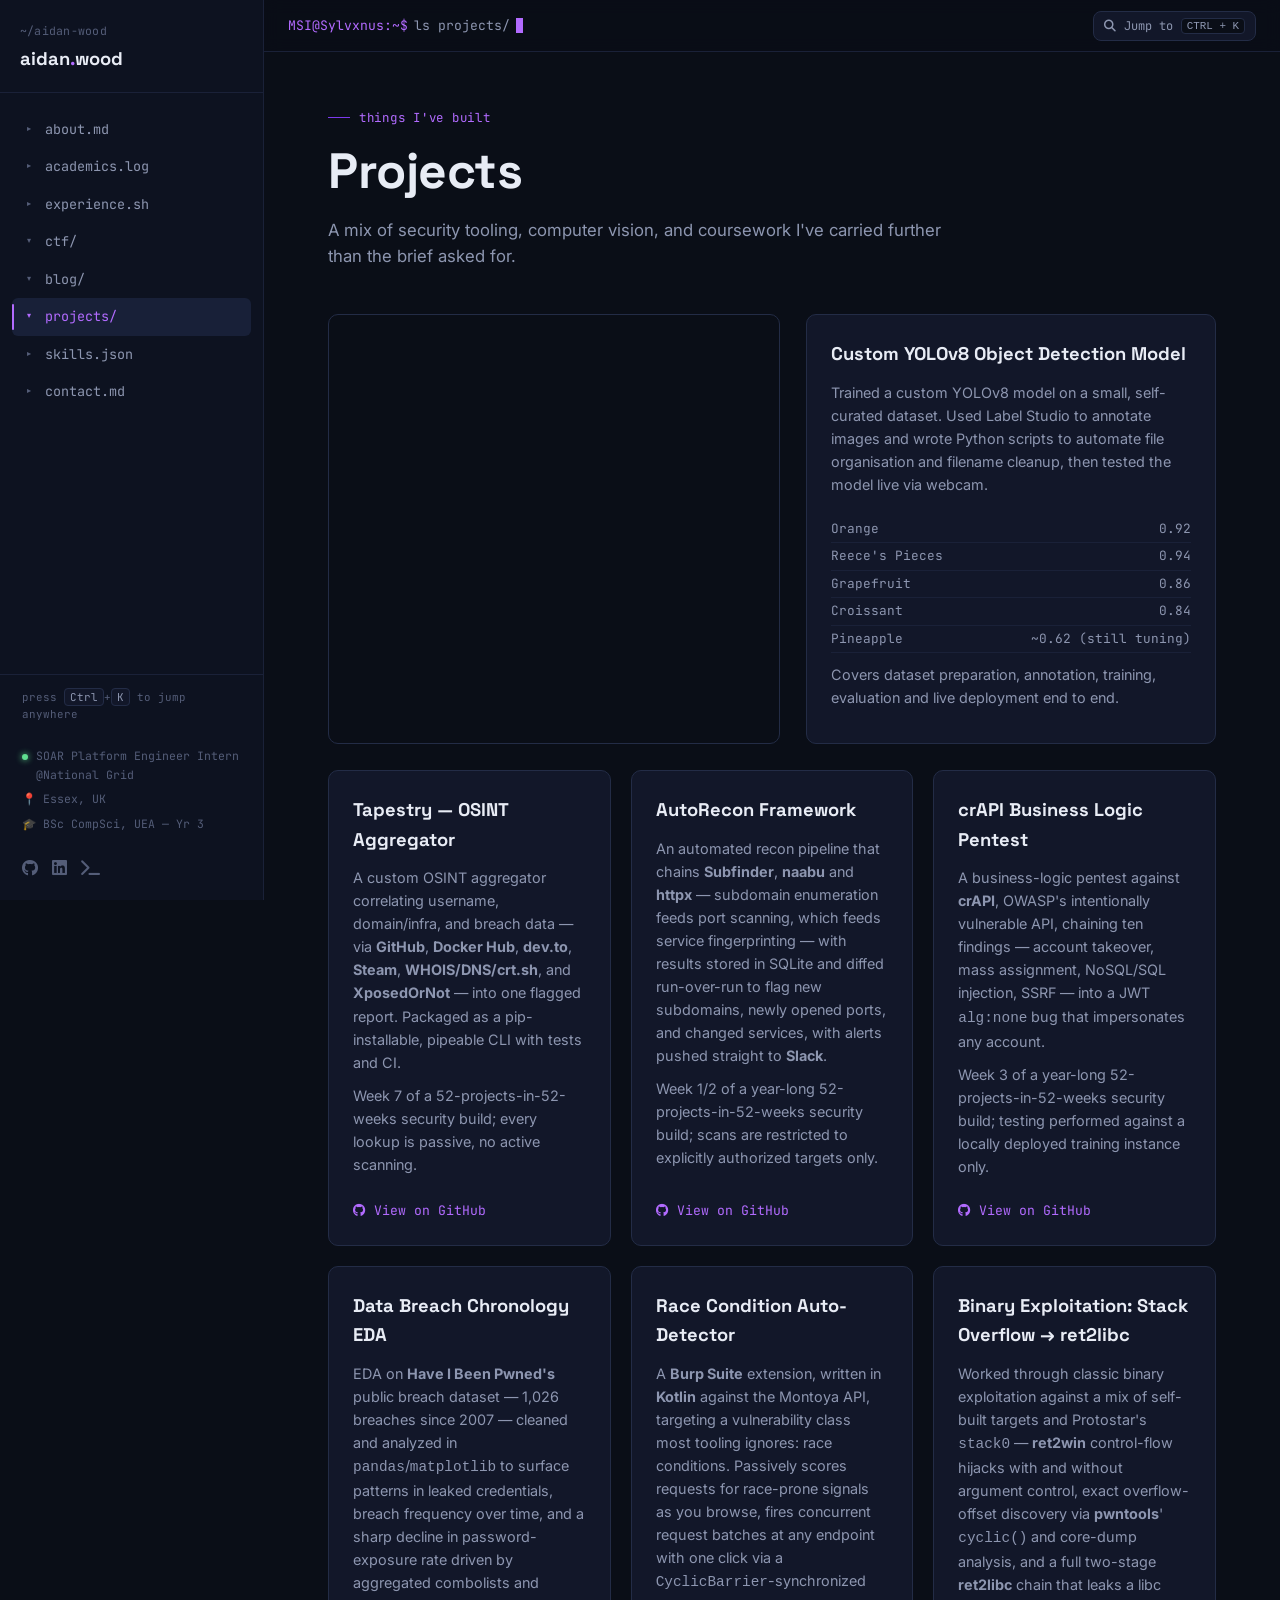
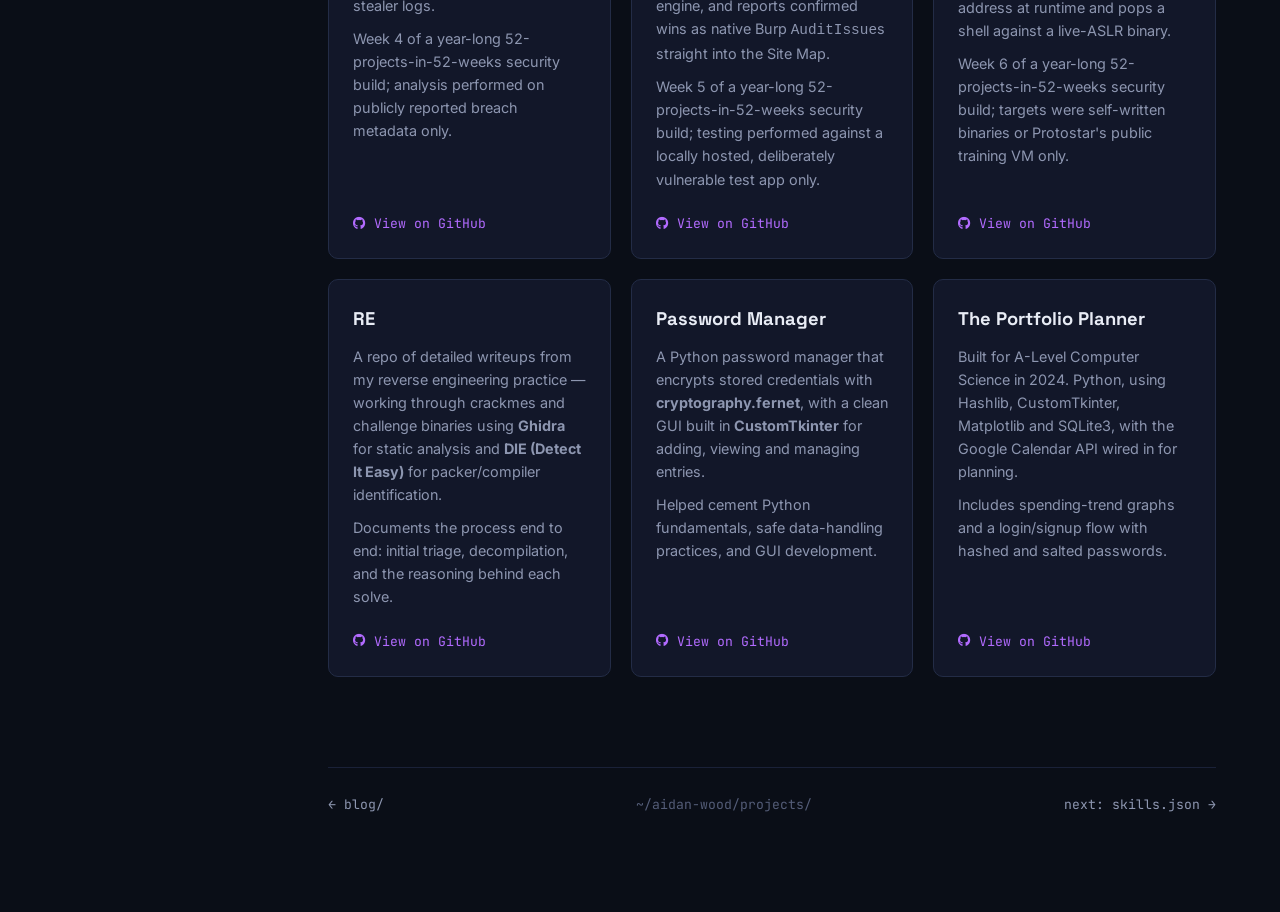
==== commit d19624dc: "Updated projects and academics rework in prep for grad scheme season" ====
--- a/projects.html
+++ b/projects.html
@@ -79,6 +79,12 @@
       </div>
       <div class="grid-3">
           <div class="card project-card">
+            <h3>Tapestry — OSINT Aggregator</h3>
+            <p>A custom OSINT aggregator correlating username, domain/infra, and breach data — via <strong>GitHub</strong>, <strong>Docker Hub</strong>, <strong>dev.to</strong>, <strong>Steam</strong>, <strong>WHOIS/DNS/crt.sh</strong>, and <strong>XposedOrNot</strong> — into one flagged report. Packaged as a pip-installable, pipeable CLI with tests and CI.</p>
+            <p>Week 7 of a 52-projects-in-52-weeks security build; every lookup is passive, no active scanning.</p>
+            <a class="gh-link" href="https://github.com/Sylvxnus/tapestry-tool" target="_blank" rel="noopener noreferrer"><i class="fab fa-github"></i> View on GitHub</a>
+          </div>
+          <div class="card project-card">
             <h3>AutoRecon Framework</h3>
             <p>An automated recon pipeline that chains <strong>Subfinder</strong>, <strong>naabu</strong> and <strong>httpx</strong> — subdomain enumeration feeds port scanning, which feeds service fingerprinting — with results stored in SQLite and diffed run-over-run to flag new subdomains, newly opened ports, and changed services, with alerts pushed straight to <strong>Slack</strong>.</p>
             <p>Week 1/2 of a year-long 52-projects-in-52-weeks security build; scans are restricted to explicitly authorized targets only.</p>
@@ -95,6 +101,18 @@
             <p>EDA on <strong>Have I Been Pwned's</strong> public breach dataset — 1,026 breaches since 2007 — cleaned and analyzed in <code>pandas</code>/<code>matplotlib</code> to surface patterns in leaked credentials, breach frequency over time, and a sharp decline in password-exposure rate driven by aggregated combolists and stealer logs.</p>
             <p>Week 4 of a year-long 52-projects-in-52-weeks security build; analysis performed on publicly reported breach metadata only.</p>
             <a class="gh-link" href="https://github.com/Sylvxnus/breach-eda" target="_blank" rel="noopener noreferrer"><i class="fab fa-github"></i> View on GitHub</a>
+          </div>
+          <div class="card project-card">
+            <h3>Race Condition Auto-Detector</h3>
+            <p>A <strong>Burp Suite</strong> extension, written in <strong>Kotlin</strong> against the Montoya API, targeting a vulnerability class most tooling ignores: race conditions. Passively scores requests for race-prone signals as you browse, fires concurrent request batches at any endpoint with one click via a <code>CyclicBarrier</code>-synchronized engine, and reports confirmed wins as native Burp <code>AuditIssue</code>s straight into the Site Map.</p>
+            <p>Week 5 of a year-long 52-projects-in-52-weeks security build; testing performed against a locally hosted, deliberately vulnerable test app only.</p>
+            <a class="gh-link" href="https://github.com/Sylvxnus/burp-race-detector" target="_blank" rel="noopener noreferrer"><i class="fab fa-github"></i> View on GitHub</a>
+          </div>
+          <div class="card project-card">
+            <h3>Binary Exploitation: Stack Overflow → ret2libc</h3>
+            <p>Worked through classic binary exploitation against a mix of self-built targets and Protostar's <code>stack0</code> — <strong>ret2win</strong> control-flow hijacks with and without argument control, exact overflow-offset discovery via <strong>pwntools</strong>' <code>cyclic()</code> and core-dump analysis, and a full two-stage <strong>ret2libc</strong> chain that leaks a libc address at runtime and pops a shell against a live-ASLR binary.</p>
+            <p>Week 6 of a year-long 52-projects-in-52-weeks security build; targets were self-written binaries or Protostar's public training VM only.</p>
+            <a class="gh-link" href="https://github.com/Sylvxnus/RE_BIN" target="_blank" rel="noopener noreferrer"><i class="fab fa-github"></i> View on GitHub</a>
           </div>
           <div class="card project-card">
             <h3>RE</h3>
@@ -127,4 +145,4 @@
 
 <script src="assets/js/main.js"></script>
 </body>
-</html>
+</html>
